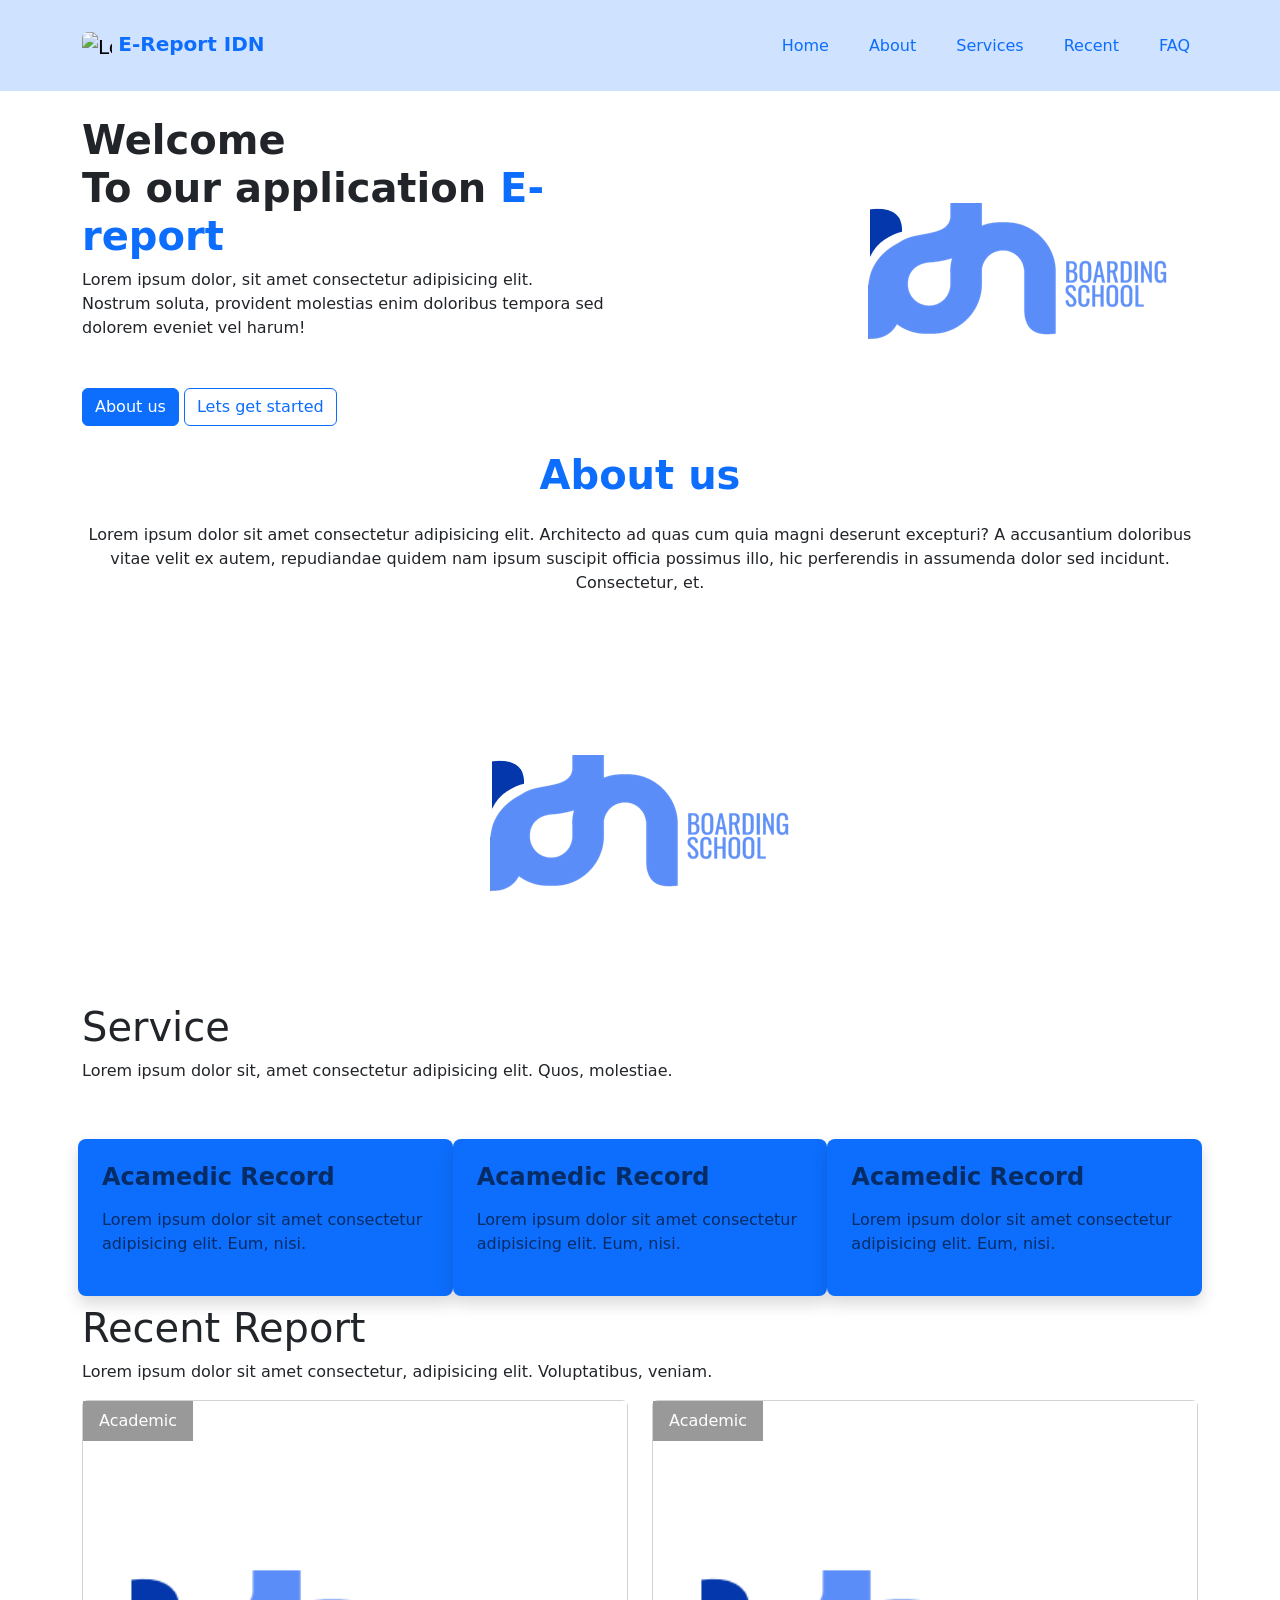
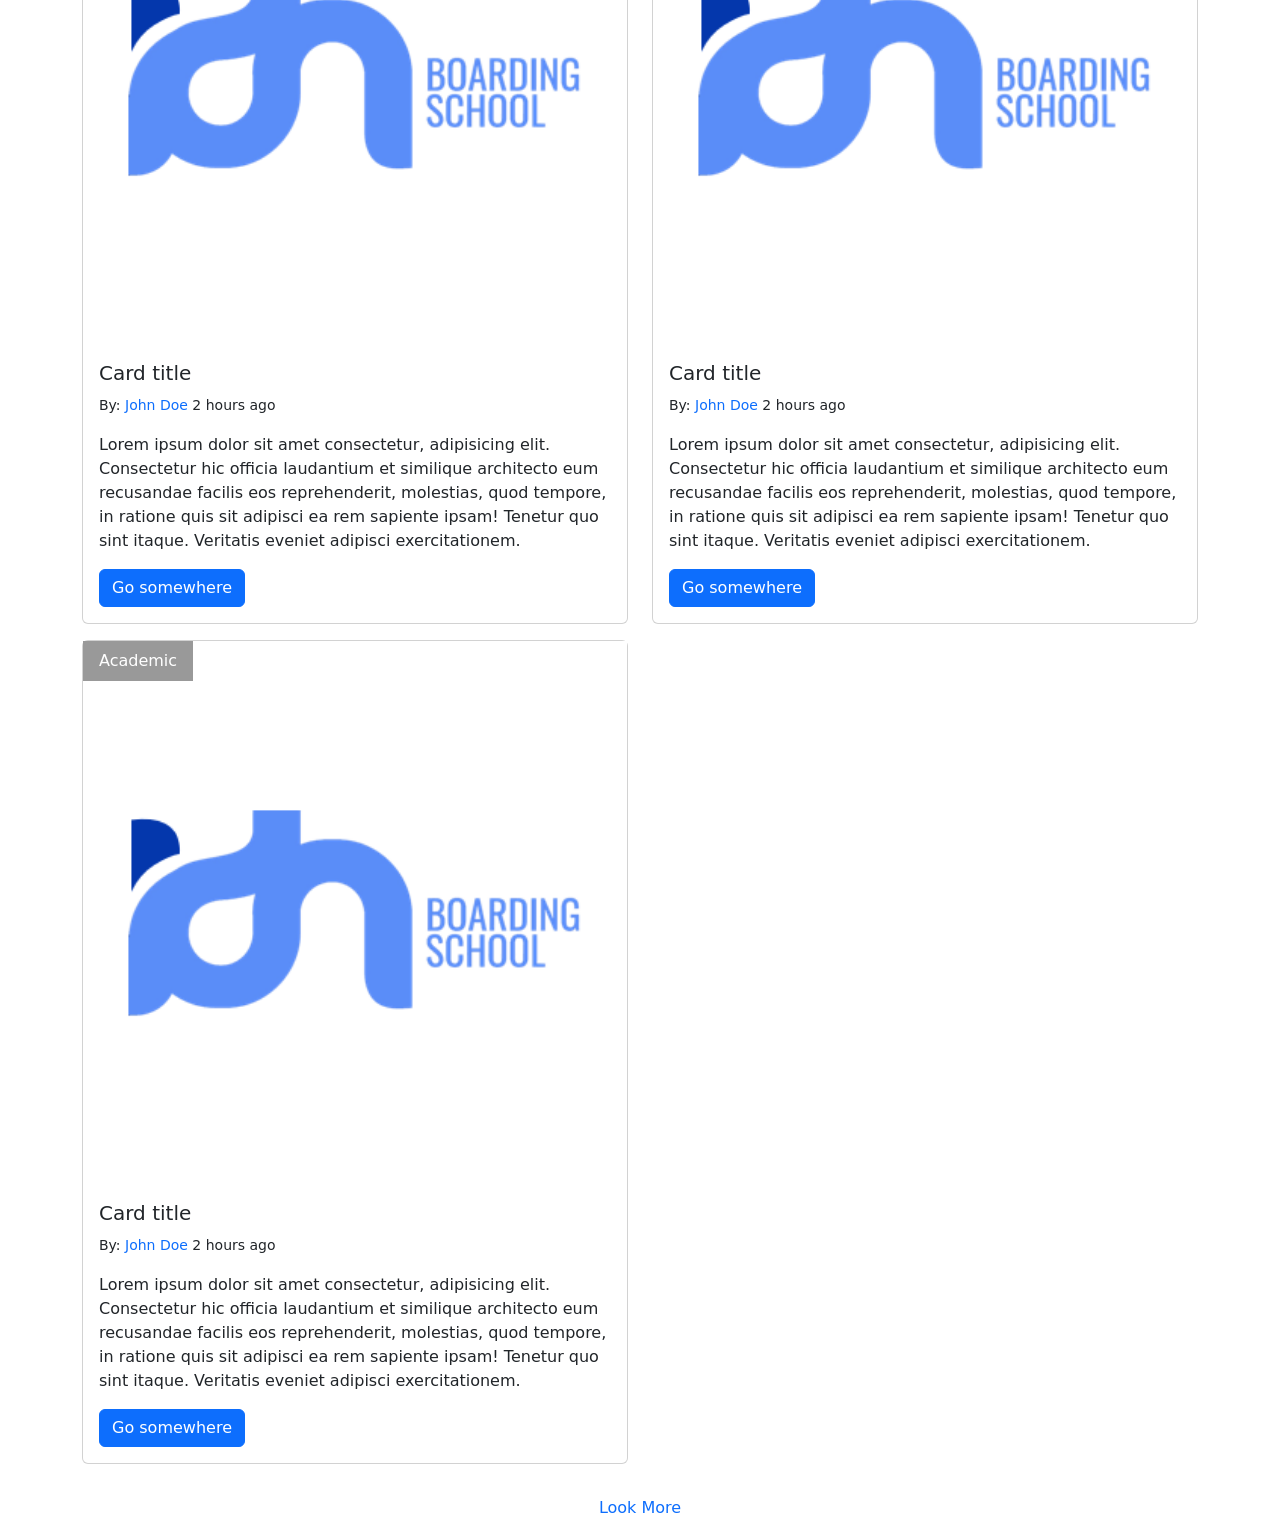
==== index.html @ cfbb7a1c "PATCH 1.0" ====
<!doctype html>
<html lang="en">
  <head>
    <meta charset="UTF-8" />
    <meta name="viewport" content="width=device-width, initial-scale=1.0" />
    <title>Home | E-Report IDN</title>
    <link rel="shortcut icon" href="IDN.png" type="image/x-icon" />

    <!-- css bootsrap -->
    <link
      href="https://cdn.jsdelivr.net/npm/bootstrap@5.3.8/dist/css/bootstrap.min.css"
      rel="stylesheet"
      integrity="sha384-sRIl4kxILFvY47J16cr9ZwB07vP4J8+LH7qKQnuqkuIAvNWLzeN8tE5YBujZqJLB"
      crossorigin="anonymous"
    />

    <!-- my css -->
    <link rel="stylesheet" href="./assets/style.css" />
    <link
      rel="stylesheet"
      href="https://cdnjs.cloudflare.com/ajax/libs/font-awesome/7.3.1/css/all.css"
      integrity="sha512-x9WwyMYBnlXMNQ6kQ/Lyzu1NqIhLQKL5Oq6xByfXuRj7s9CskyCbLv/1IjqzJmXwFXWr0ov6jBV7Qbc0hh9nHg=="
      crossorigin="anonymous"
      referrerpolicy="no-referrer"
    />
  </head>

  <body>
    <!-- Navbar -->
    <nav class="navbar navbar-expand-lg bg-primary-subtle py-4">
      <div class="container">
        <a class="navbar-brand" href="#">
          <img
            src="./assets/images/logo.jpg"
            alt="Logo"
            width="30"
            class="d-inline-block align-text-top rounded"
          />
          <span class="fw-bold text-primary">E-Report IDN</span>
        </a>
        <button
          class="navbar-toggler shadow-none"
          type="button"
          data-bs-toggle="collapse"
          data-bs-target="#navbarNav"
          aria-controls="navbarNav"
          aria-expanded="false"
          aria-label="Toggle navigation"
        >
          <span class="navbar-toggler-icon"></span>
        </button>
        <div class="collapse navbar-collapse" id="navbarNav">
          <ul class="navbar-nav ms-auto gap-4 pt-4 pt-lg-0">
            <li class="nav-item">
              <a
                class="nav-link text-primary active"
                aria-current="page"
                href="#"
                >Home</a
              >
            </li>
            <li class="nav-item">
              <a class="nav-link text-primary" href="#">About</a>
            </li>
            <li class="nav-item">
              <a class="nav-link text-primary" href="#">Services</a>
            </li>
            <li class="nav-item">
              <a class="nav-link text-primary" href="#">Recent</a>
            </li>
            <li class="nav-item">
              <a class="nav-link text-primary" href="#">FAQ</a>
            </li>
          </ul>
        </div>
      </div>
    </nav>

    <!-- Hero -->
    <section id="Hero">
      <div class="container">
        <div
          class="hero row align-items-center gap-5 flex-nowrap flex-column flex-lg-row text-center text-lg-start"
        >
          <div class="col">
            <h1 class="fw-bold">
              Welcome <br />
              To our application <span class="text-primary">E-report</span>
              <br />
            </h1>
            <p class="1h-1g">
              Lorem ipsum dolor, sit amet consectetur adipisicing elit. Nostrum
              soluta, provident molestias enim doloribus tempora sed dolorem
              eveniet vel harum!
            </p>
            <div class="mt-5">
              <a class="btn btn-primary" href="">About us</a>
              <a class="btn btn-outline-primary" href="">Lets get started</a>
            </div>
          </div>
          <div class="col d-flex justify-content-center justify-content-lg-end">
            <img src="/IDN.png" alt="" />
          </div>
        </div>
      </div>
    </section>

    <!-- About -->
    <section id="about">
      <div class="container">
        <div class="about row">
          <div class="col text-center">
            <h1 class="fw-bold mb-4 text-primary">About us</h1>
            <p class="1h-1g mb-5">
              Lorem ipsum dolor sit amet consectetur adipisicing elit.
              Architecto ad quas cum quia magni deserunt excepturi? A
              accusantium doloribus vitae velit ex autem, repudiandae quidem nam
              ipsum suscipit officia possimus illo, hic perferendis in assumenda
              dolor sed incidunt. Consectetur, et.
            </p>
            <img src="/IDN.png" alt="" />
          </div>
        </div>
      </div>
    </section>

    <!-- Service -->
    <section id="service">
      <div class="container">
        <div class="mb-5">
          <h1>Service</h1>
          <p>
            Lorem ipsum dolor sit, amet consectetur adipisicing elit. Quos,
            molestiae.
          </p>
        </div>
        <div class="service row gap -3 p-2">
          <div
            class="col p-4 shadow bg-primary text-primary-emphasis rounded-3"
          >
            <i class="fa-solid fa-graduation-cap mb-3"></i>
            <h4 class="mb-3 fw-bold">Acamedic Record</h4>
            <p class="1h-1g">
              Lorem ipsum dolor sit amet consectetur adipisicing elit. Eum,
              nisi.
            </p>
          </div>
          <div
            class="col p-4 shadow bg-primary text-primary-emphasis rounded-3"
          >
            <i class="fa-solid fa-graduation-cap mb-3"></i>
            <h4 class="mb-3 fw-bold">Acamedic Record</h4>
            <p class="1h-1g">
              Lorem ipsum dolor sit amet consectetur adipisicing elit. Eum,
              nisi.
            </p>
          </div>
          <div
            class="col p-4 shadow bg-primary text-primary-emphasis rounded-3"
          >
            <i class="fa-solid fa-graduation-cap mb-3"></i>
            <h4 class="mb-3 fw-bold">Acamedic Record</h4>
            <p class="1h-1g">
              Lorem ipsum dolor sit amet consectetur adipisicing elit. Eum,
              nisi.
            </p>
          </div>
        </div>
      </div>
    </section>

    <!-- Recent -->
    <section id="recent">
      <div class="container">
        <div>
          <h1>Recent Report</h1>
          <p>
            Lorem ipsum dolor sit amet consectetur, adipisicing elit.
            Voluptatibus, veniam.
          </p>
        </div>
        <div class="service row">
          <div class="col-1g-4 col-md-6 mb-3">
            <div class="card">
              <div
                class="position-absolute px-3 py-2"
                style="background-color: rgba(0, 0, 0, 0.4)"
              >
                <a href="" class="text-decoration-none text-white">Academic</a>
              </div>
              <img src="/IDN.png" alt="" />
              <div class="card-body">
                <h5 class="card-title">Card title</h5>
                <p>
                  <small>
                    By: <a class="text-decoration-none" href="">John Doe</a> 2
                    hours ago
                  </small>
                </p>
                <p class="card-text">
                  Lorem ipsum dolor sit amet consectetur, adipisicing elit.
                  Consectetur hic officia laudantium et similique architecto eum
                  recusandae facilis eos reprehenderit, molestias, quod tempore,
                  in ratione quis sit adipisci ea rem sapiente ipsam! Tenetur
                  quo sint itaque. Veritatis eveniet adipisci exercitationem.
                </p>
                <a href="" class="btn btn-primary"> Go somewhere</a>
              </div>
            </div>
          </div>
          <div class="col-1g-4 col-md-6 mb-3">
            <div class="card">
              <div
                class="position-absolute px-3 py-2"
                style="background-color: rgba(0, 0, 0, 0.4)"
              >
                <a href="" class="text-decoration-none text-white">Academic</a>
              </div>
              <img src="/IDN.png" alt="" />
              <div class="card-body">
                <h5 class="card-title">Card title</h5>
                <p>
                  <small>
                    By: <a class="text-decoration-none" href="">John Doe</a> 2
                    hours ago
                  </small>
                </p>
                <p class="card-text">
                  Lorem ipsum dolor sit amet consectetur, adipisicing elit.
                  Consectetur hic officia laudantium et similique architecto eum
                  recusandae facilis eos reprehenderit, molestias, quod tempore,
                  in ratione quis sit adipisci ea rem sapiente ipsam! Tenetur
                  quo sint itaque. Veritatis eveniet adipisci exercitationem.
                </p>
                <a href="" class="btn btn-primary"> Go somewhere</a>
              </div>
            </div>
          </div>
          <div class="col-1g-4 col-md-6 mb-3">
            <div class="card">
              <div
                class="position-absolute px-3 py-2"
                style="background-color: rgba(0, 0, 0, 0.4)"
              >
                <a href="" class="text-decoration-none text-white">Academic</a>
              </div>
              <img src="/IDN.png" alt="" />
              <div class="card-body">
                <h5 class="card-title">Card title</h5>
                <p>
                  <small>
                    By: <a class="text-decoration-none" href="">John Doe</a> 2
                    hours ago
                  </small>
                </p>
                <p class="card-text">
                  Lorem ipsum dolor sit amet consectetur, adipisicing elit.
                  Consectetur hic officia laudantium et similique architecto eum
                  recusandae facilis eos reprehenderit, molestias, quod tempore,
                  in ratione quis sit adipisci ea rem sapiente ipsam! Tenetur
                  quo sint itaque. Veritatis eveniet adipisci exercitationem.
                </p>
                <a href="" class="btn btn-primary"> Go somewhere</a>
              </div>
            </div>
          </div>
        </div>
        <div class="text-center mt-3">
          <a
            class="link-offset-2 link-offset-3-hover link-underline link-underline-opacity-0 link-underline-opacity-75-hover"
            href="#"
          >
            Look More <i class="fa-solid fa-arrow-right"></i
          ></a>
        </div>
      </div>
    </section>

    <!-- js bootstrap -->
    <script
      src="https://cdn.jsdelivr.net/npm/@popperjs/core@2.11.8/dist/umd/popper.min.js"
      integrity="sha384-I7E8VVD/ismYTF4hNIPjVp/Zjvgyol6VFvRkX/vR+Vc4jQkC+hVqc2pM8ODewa9r"
      crossorigin="anonymous"
    ></script>
    <script
      src="https://cdn.jsdelivr.net/npm/bootstrap@5.3.8/dist/js/bootstrap.min.js"
      integrity="sha384-G/EV+4j2dNv+tEPo3++6LCgdCROaejBqfUeNjuKAiuXbjrxilcCdDz6ZAVfHWe1Y"
      crossorigin="anonymous"
    ></script>
  </body>
</html>
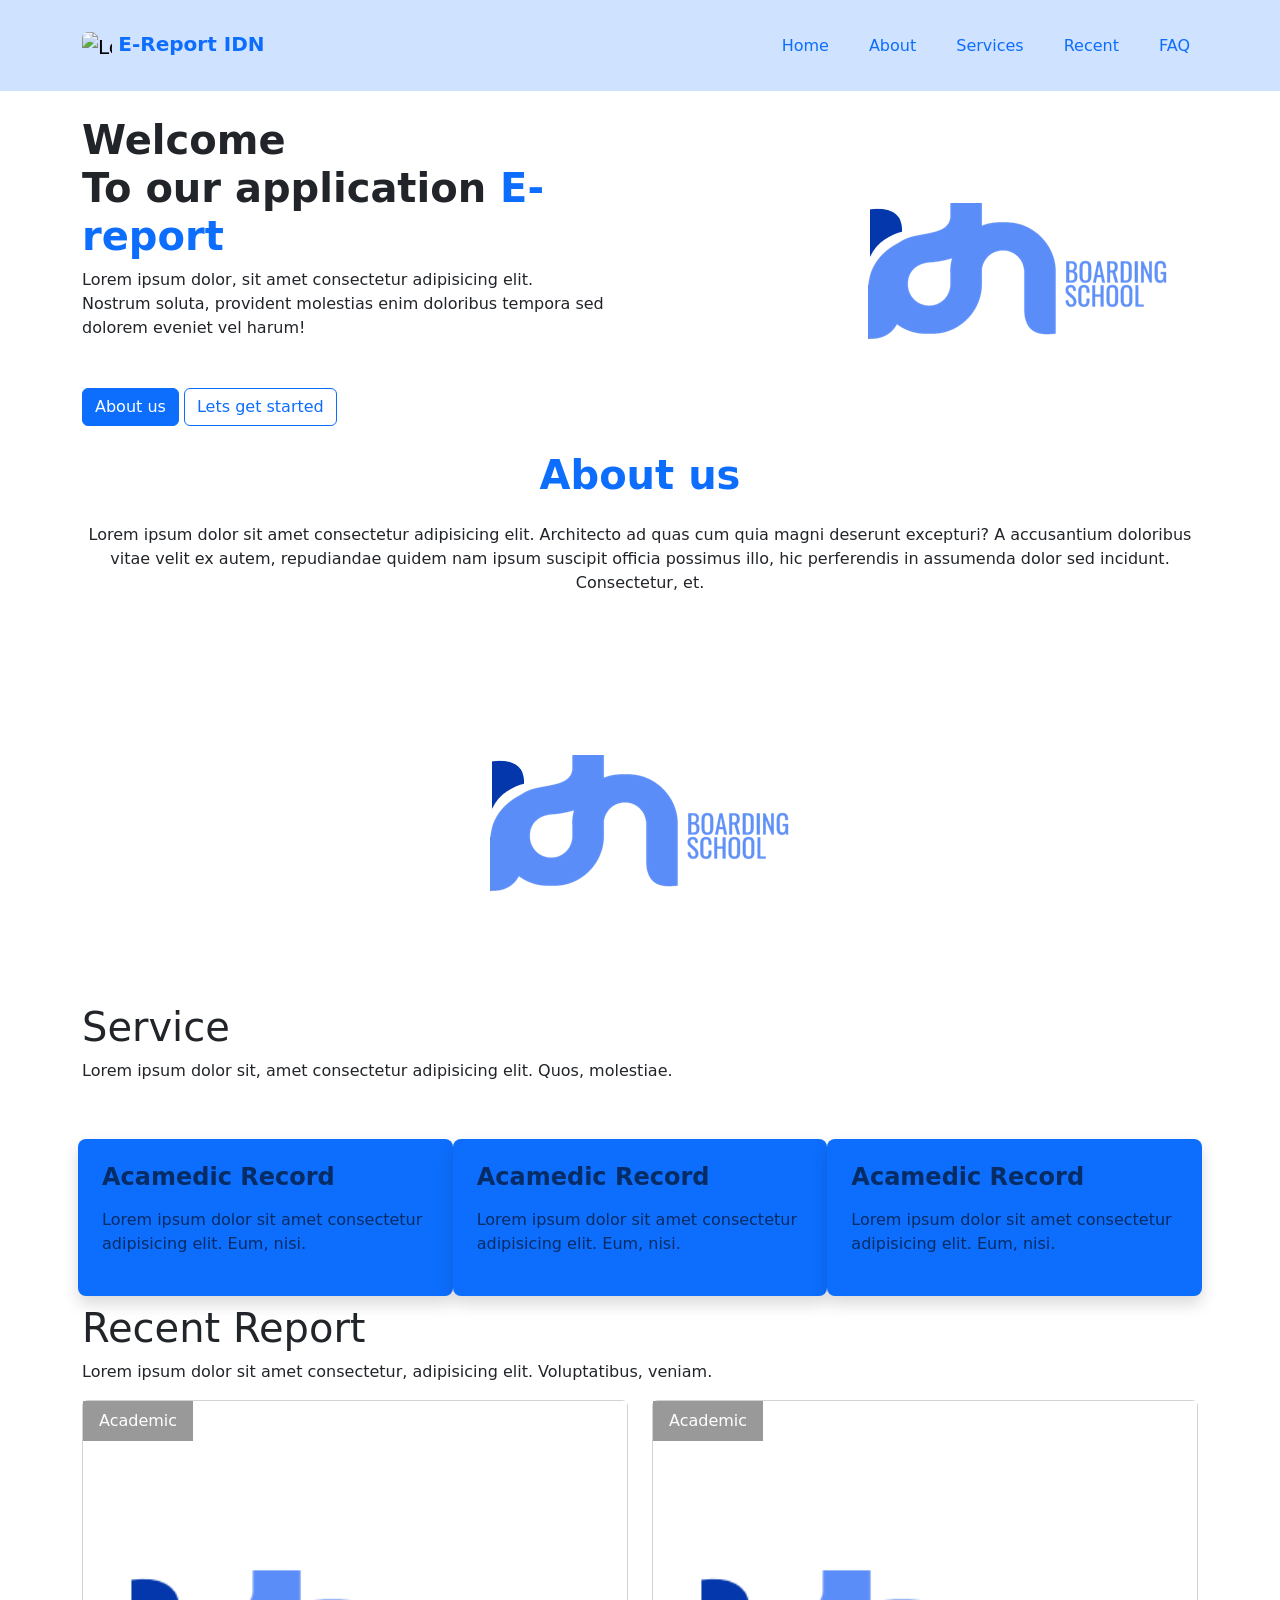
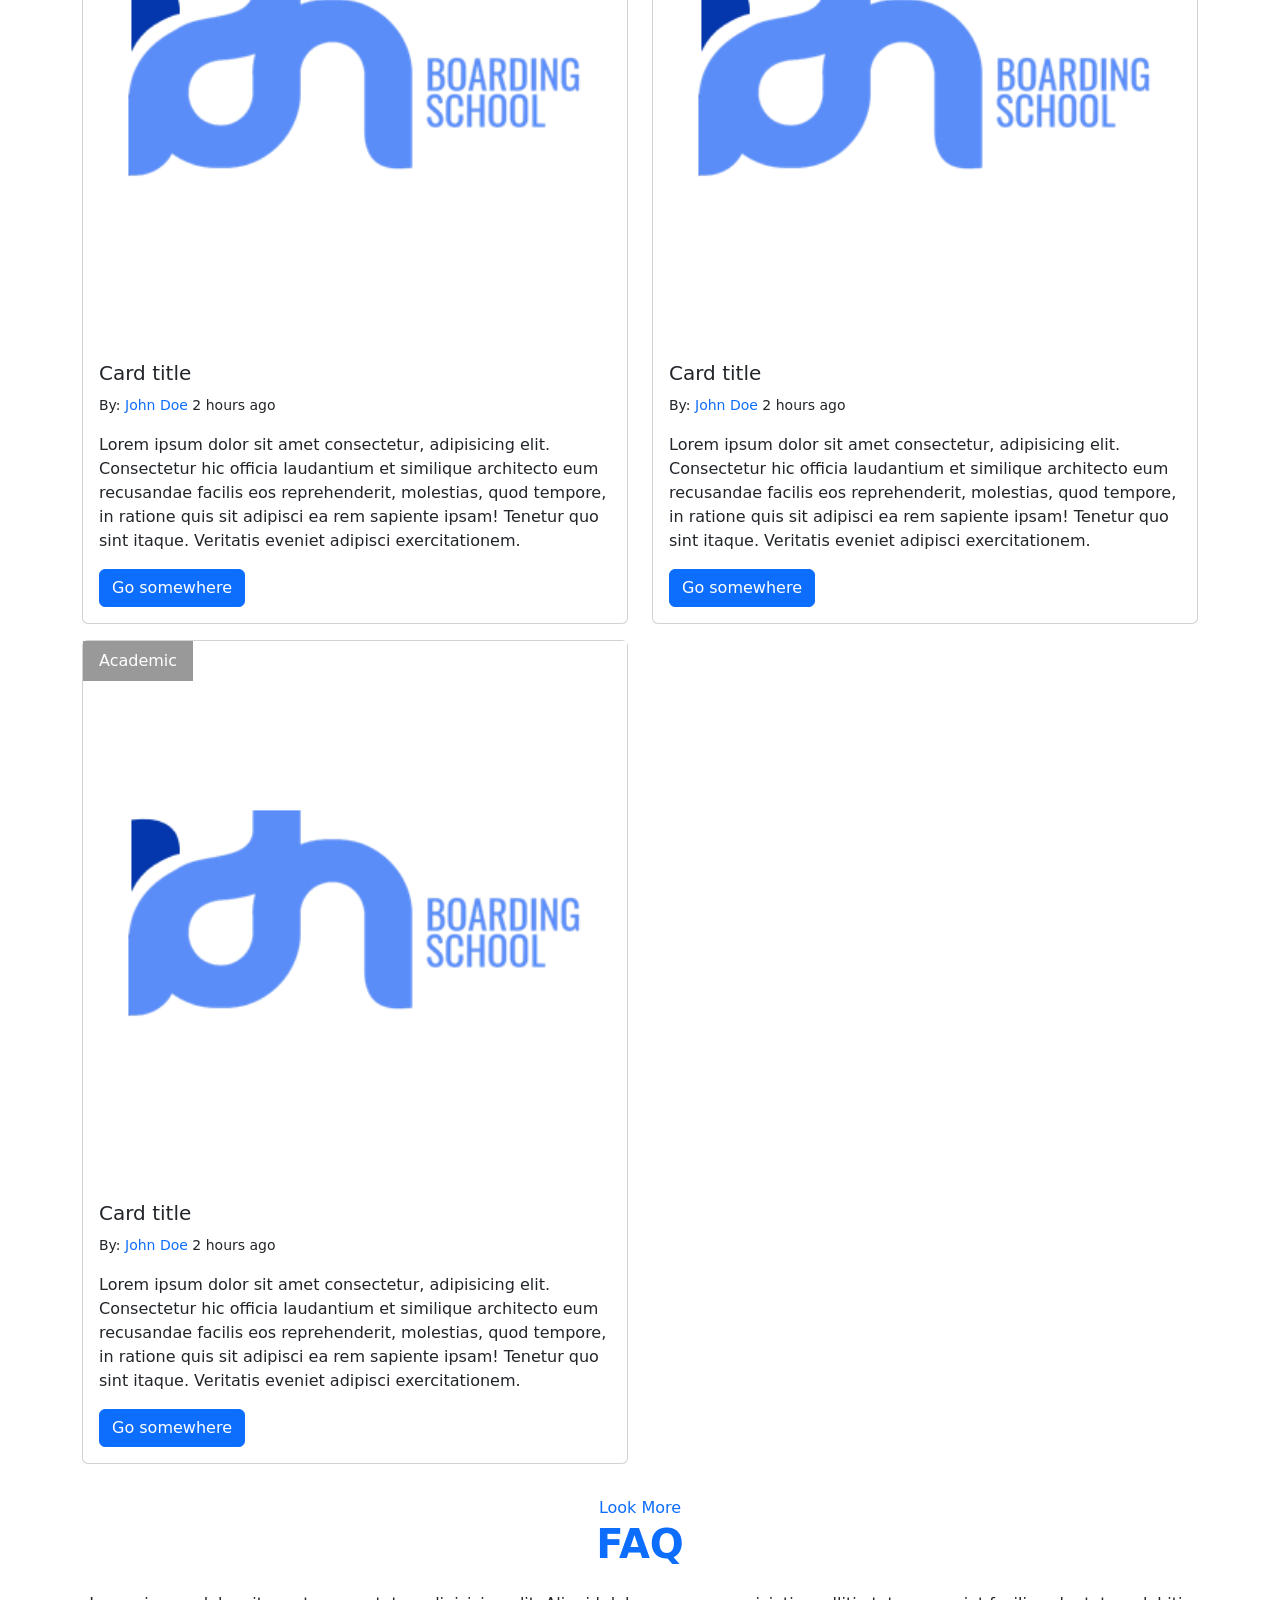
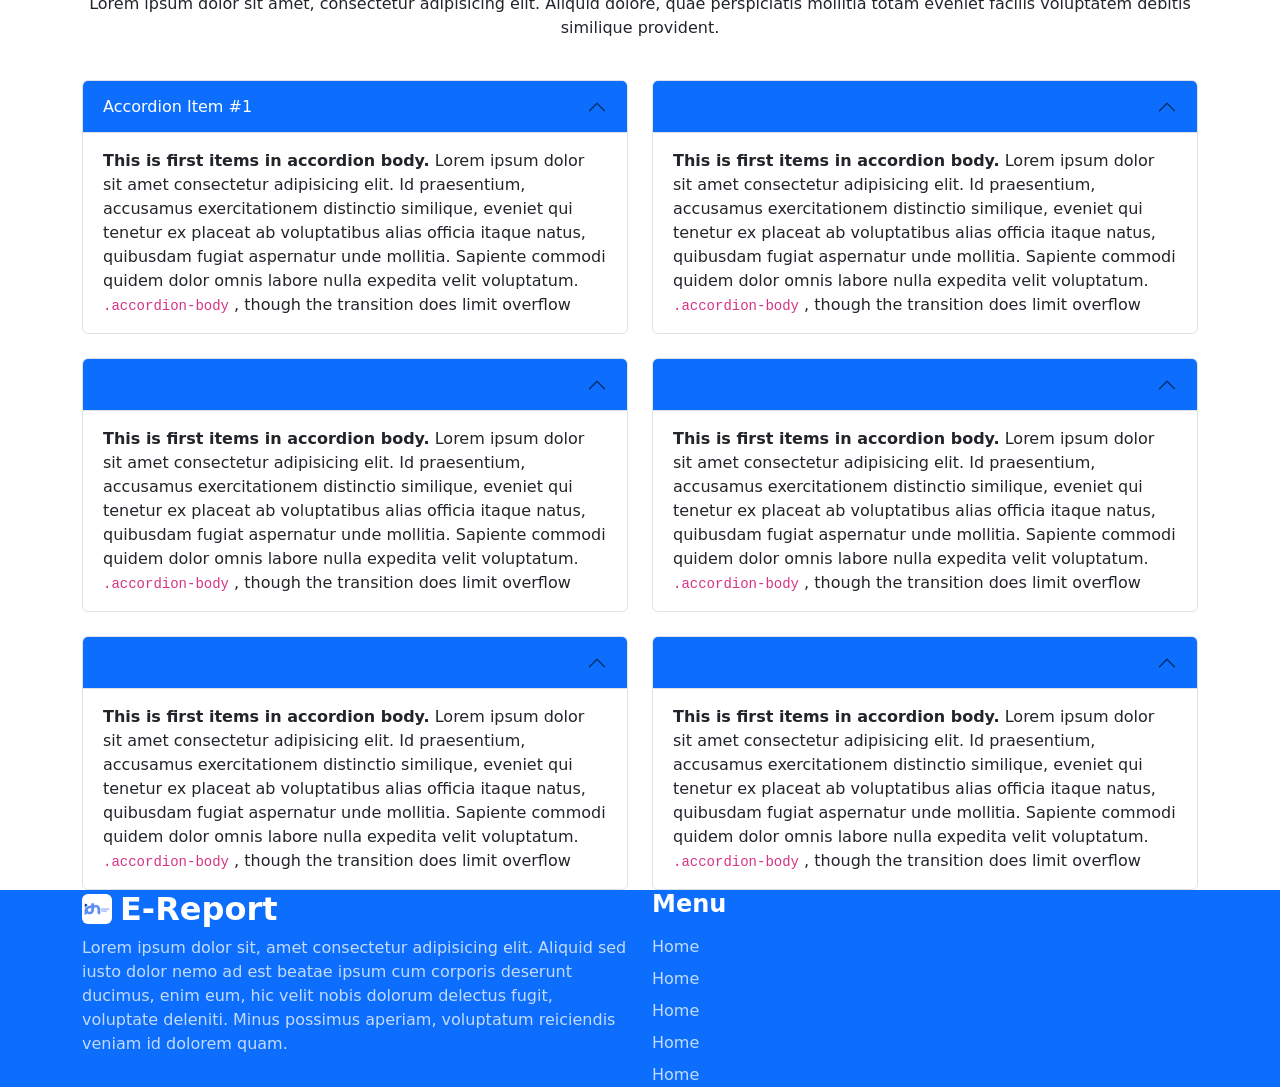
==== commit 3e9820ef: "PATCH 1.1" ====
--- a/index.html
+++ b/index.html
@@ -276,6 +276,224 @@
       </div>
     </section>
 
+    <!-- FAQ -->
+    <section id="faq">
+      <div class="container">
+        <div class="row text-center">
+          <h1 class="fw-bold mb-4 text-primary">FAQ</h1>
+          <p>
+            Lorem ipsum dolor sit amet, consectetur adipisicing elit. Aliquid
+            dolore, quae perspiciatis mollitia totam eveniet facilis voluptatem
+            debitis similique provident.
+          </p>
+        </div>
+        <div class="accordion pt-4" id="accordionExample">
+          <div class="row row-cols-md-2 row-cols-1 g-4">
+            <div class="col">
+              <div class="accordion-item">
+                <h2 class="accordion-header">
+                  <button
+                    class="accordion-button bg-primary text-white"
+                    type="button"
+                    data-bs-toggle="collapse"
+                    data-bs-target="#faqOne"
+                    aria-expanded="true"
+                    aria-controls="faqOne"
+                  >Accordion Item #1</button>
+                </h2>
+                <div
+                  id="faqOne"
+                  class="accordion-collapse collapse show"
+                  data-bs-parent=""
+                  =""
+                >
+                  <div class="accordion-body">
+                    <strong>This is first items in accordion body.</strong>
+                    Lorem ipsum dolor sit amet consectetur adipisicing elit. Id
+                    praesentium, accusamus exercitationem distinctio similique,
+                    eveniet qui tenetur ex placeat ab voluptatibus alias officia
+                    itaque natus, quibusdam fugiat aspernatur unde mollitia.
+                    Sapiente commodi quidem dolor omnis labore nulla expedita
+                    velit voluptatum.
+                    <code>.accordion-body</code>
+                    , though the transition does limit overflow
+                  </div>
+                </div>
+              </div>
+            </div>
+            <div class="col">
+              <div class="accordion-item">
+                <h2 class="accordion-header">
+                  <button
+                    class="accordion-button bg-primary text-white"
+                    type="button"
+                    data-bs-toggle=""
+                  ></button>
+                </h2>
+                <div
+                  id="collapseOne"
+                  class="accordion-collapse collapse show"
+                  data-bs-parent=""
+                  =""
+                >
+                  <div class="accordion-body">
+                    <strong>This is first items in accordion body.</strong>
+                    Lorem ipsum dolor sit amet consectetur adipisicing elit. Id
+                    praesentium, accusamus exercitationem distinctio similique,
+                    eveniet qui tenetur ex placeat ab voluptatibus alias officia
+                    itaque natus, quibusdam fugiat aspernatur unde mollitia.
+                    Sapiente commodi quidem dolor omnis labore nulla expedita
+                    velit voluptatum.
+                    <code>.accordion-body</code>
+                    , though the transition does limit overflow
+                  </div>
+                </div>
+              </div>
+            </div>
+            <div class="col">
+              <div class="accordion-item">
+                <h2 class="accordion-header">
+                  <button
+                    class="accordion-button bg-primary text-white"
+                    type="button"
+                    data-bs-toggle=""
+                  ></button>
+                </h2>
+                <div
+                  id="collapseOne"
+                  class="accordion-collapse collapse show"
+                  data-bs-parent=""
+                  =""
+                >
+                  <div class="accordion-body">
+                    <strong>This is first items in accordion body.</strong>
+                    Lorem ipsum dolor sit amet consectetur adipisicing elit. Id
+                    praesentium, accusamus exercitationem distinctio similique,
+                    eveniet qui tenetur ex placeat ab voluptatibus alias officia
+                    itaque natus, quibusdam fugiat aspernatur unde mollitia.
+                    Sapiente commodi quidem dolor omnis labore nulla expedita
+                    velit voluptatum.
+                    <code>.accordion-body</code>
+                    , though the transition does limit overflow
+                  </div>
+                </div>
+              </div>
+            </div>
+            <div class="col">
+              <div class="accordion-item">
+                <h2 class="accordion-header">
+                  <button
+                    class="accordion-button bg-primary text-white"
+                    type="button"
+                    data-bs-toggle=""
+                  ></button>
+                </h2>
+                <div
+                  id="collapseOne"
+                  class="accordion-collapse collapse show"
+                  data-bs-parent=""
+                  =""
+                >
+                  <div class="accordion-body">
+                    <strong>This is first items in accordion body.</strong>
+                    Lorem ipsum dolor sit amet consectetur adipisicing elit. Id
+                    praesentium, accusamus exercitationem distinctio similique,
+                    eveniet qui tenetur ex placeat ab voluptatibus alias officia
+                    itaque natus, quibusdam fugiat aspernatur unde mollitia.
+                    Sapiente commodi quidem dolor omnis labore nulla expedita
+                    velit voluptatum.
+                    <code>.accordion-body</code>
+                    , though the transition does limit overflow
+                  </div>
+                </div>
+              </div>
+            </div>
+            <div class="col">
+              <div class="accordion-item">
+                <h2 class="accordion-header">
+                  <button
+                    class="accordion-button bg-primary text-white"
+                    type="button"
+                    data-bs-toggle=""
+                  ></button>
+                </h2>
+                <div
+                  id="collapseOne"
+                  class="accordion-collapse collapse show"
+                  data-bs-parent=""
+                  =""
+                >
+                  <div class="accordion-body">
+                    <strong>This is first items in accordion body.</strong>
+                    Lorem ipsum dolor sit amet consectetur adipisicing elit. Id
+                    praesentium, accusamus exercitationem distinctio similique,
+                    eveniet qui tenetur ex placeat ab voluptatibus alias officia
+                    itaque natus, quibusdam fugiat aspernatur unde mollitia.
+                    Sapiente commodi quidem dolor omnis labore nulla expedita
+                    velit voluptatum.
+                    <code>.accordion-body</code>
+                    , though the transition does limit overflow
+                  </div>
+                </div>
+              </div>
+            </div>
+            <div class="col">
+              <div class="accordion-item">
+                <h2 class="accordion-header">
+                  <button
+                    class="accordion-button bg-primary text-white"
+                    type="button"
+                    data-bs-toggle=""
+                  ></button>
+                </h2>
+                <div
+                  id="collapseOne"
+                  class="accordion-collapse collapse show"
+                  data-bs-parent=""
+                  =""
+                >
+                  <div class="accordion-body">
+                    <strong>This is first items in accordion body.</strong>
+                    Lorem ipsum dolor sit amet consectetur adipisicing elit. Id
+                    praesentium, accusamus exercitationem distinctio similique,
+                    eveniet qui tenetur ex placeat ab voluptatibus alias officia
+                    itaque natus, quibusdam fugiat aspernatur unde mollitia.
+                    Sapiente commodi quidem dolor omnis labore nulla expedita
+                    velit voluptatum.
+                    <code>.accordion-body</code>
+                    , though the transition does limit overflow
+                  </div>
+                </div>
+              </div>
+            </div>
+          </div>
+        </div>
+      </div>
+    </section>
+
+    <!-- Footer -->
+     <footer class="bg-primary">
+      <div class="container">
+        <div class="row">
+          <div class="col text-white">
+            <div class="d-flex align-items-center gap-2 mb-2">
+              <img src="/IDN.png" alt="" width="30" class="d-inline-block align-text-top rounded">
+              <h2 class="fw-bold m-0">E-Report</h2>
+            </div>
+            <p class="1h-1g opacity-75 m-0">Lorem ipsum dolor sit, amet consectetur adipisicing elit. Aliquid sed iusto dolor nemo ad est beatae ipsum cum corporis deserunt ducimus, enim eum, hic velit nobis dolorum delectus fugit, voluptate deleniti. Minus possimus aperiam, voluptatum reiciendis veniam id dolorem quam.</p>
+          </div>
+          <div class="col d-flex flex-column gap-2">
+            <h4 class="fw-bold text-white">Menu</h4>
+            <a href="" class="text-decoration-none text-white opacity-75">Home</a>
+            <a href="" class="text-decoration-none text-white opacity-75">Home</a>
+            <a href="" class="text-decoration-none text-white opacity-75">Home</a>
+            <a href="" class="text-decoration-none text-white opacity-75">Home</a>
+            <a href="" class="text-decoration-none text-white opacity-75">Home</a>
+          </div>
+        </div>
+      </div>
+     </footer>
+
     <!-- js bootstrap -->
     <script
       src="https://cdn.jsdelivr.net/npm/@popperjs/core@2.11.8/dist/umd/popper.min.js"
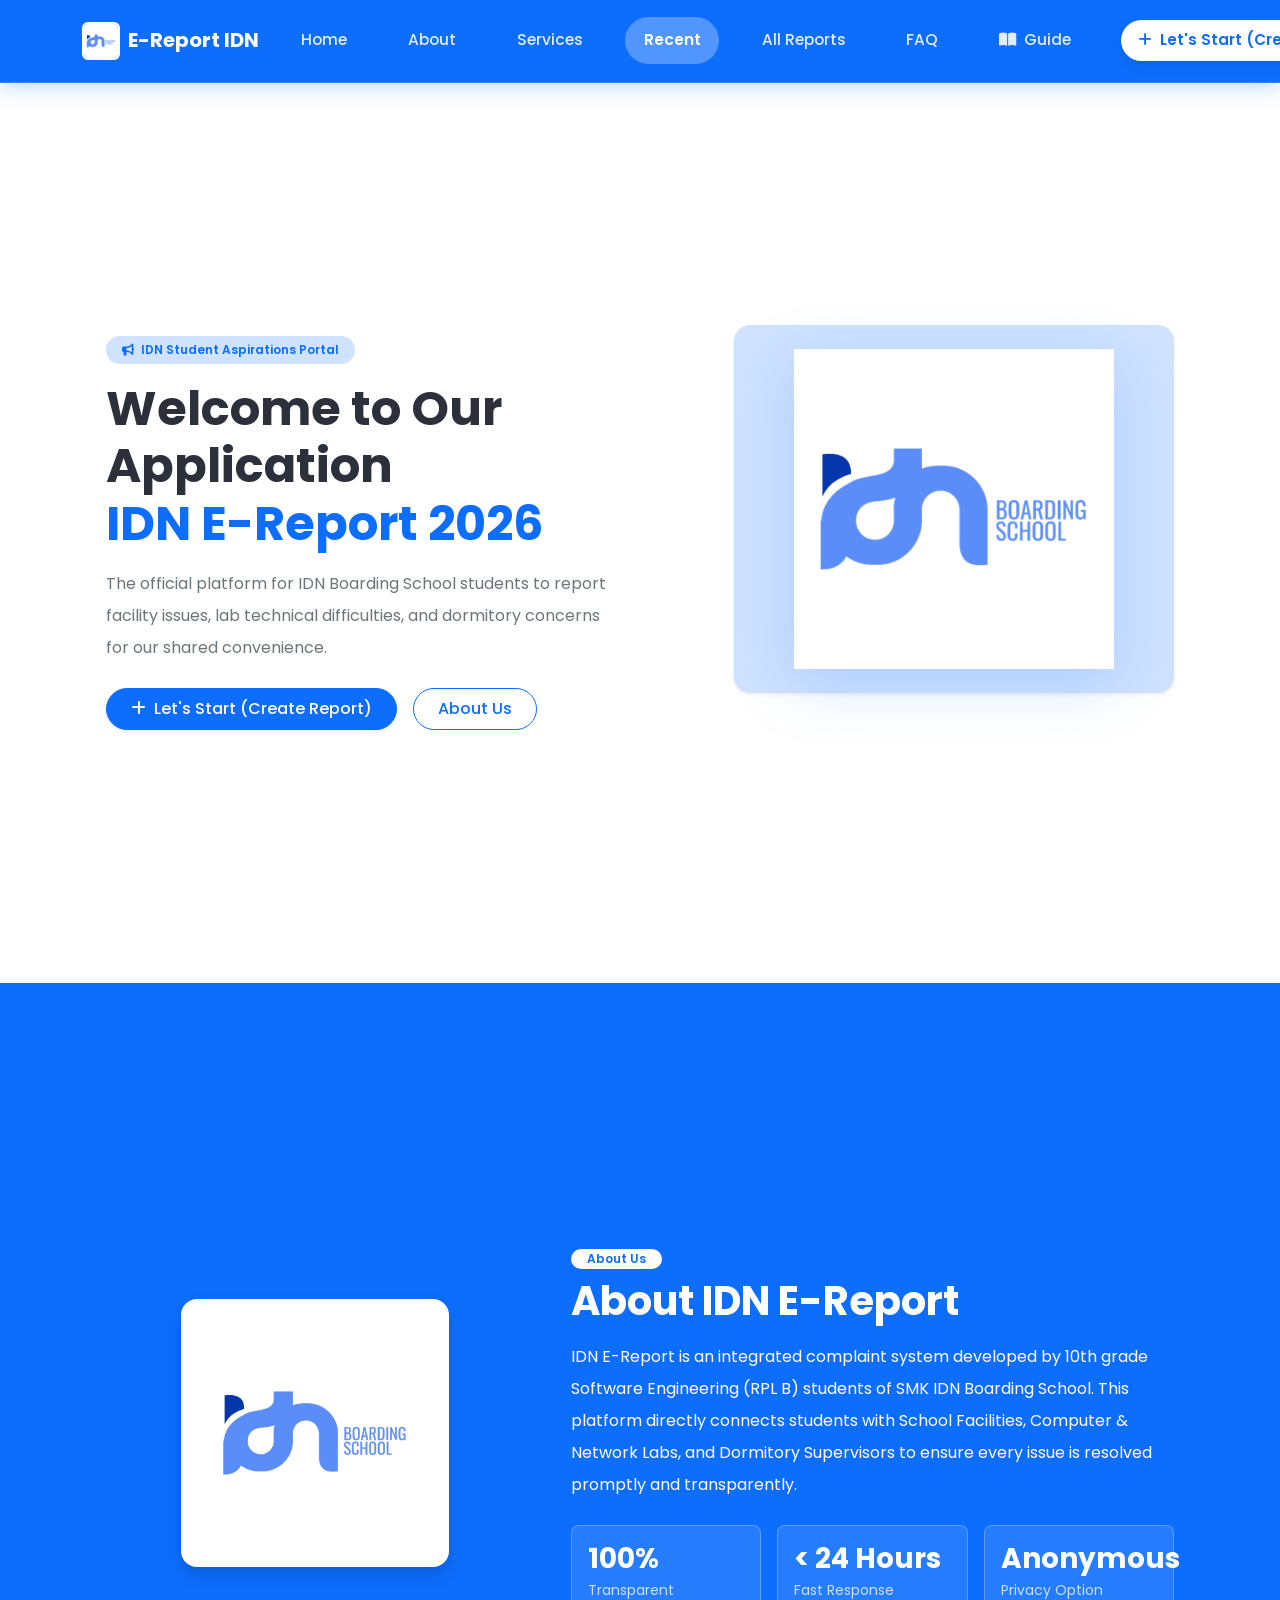
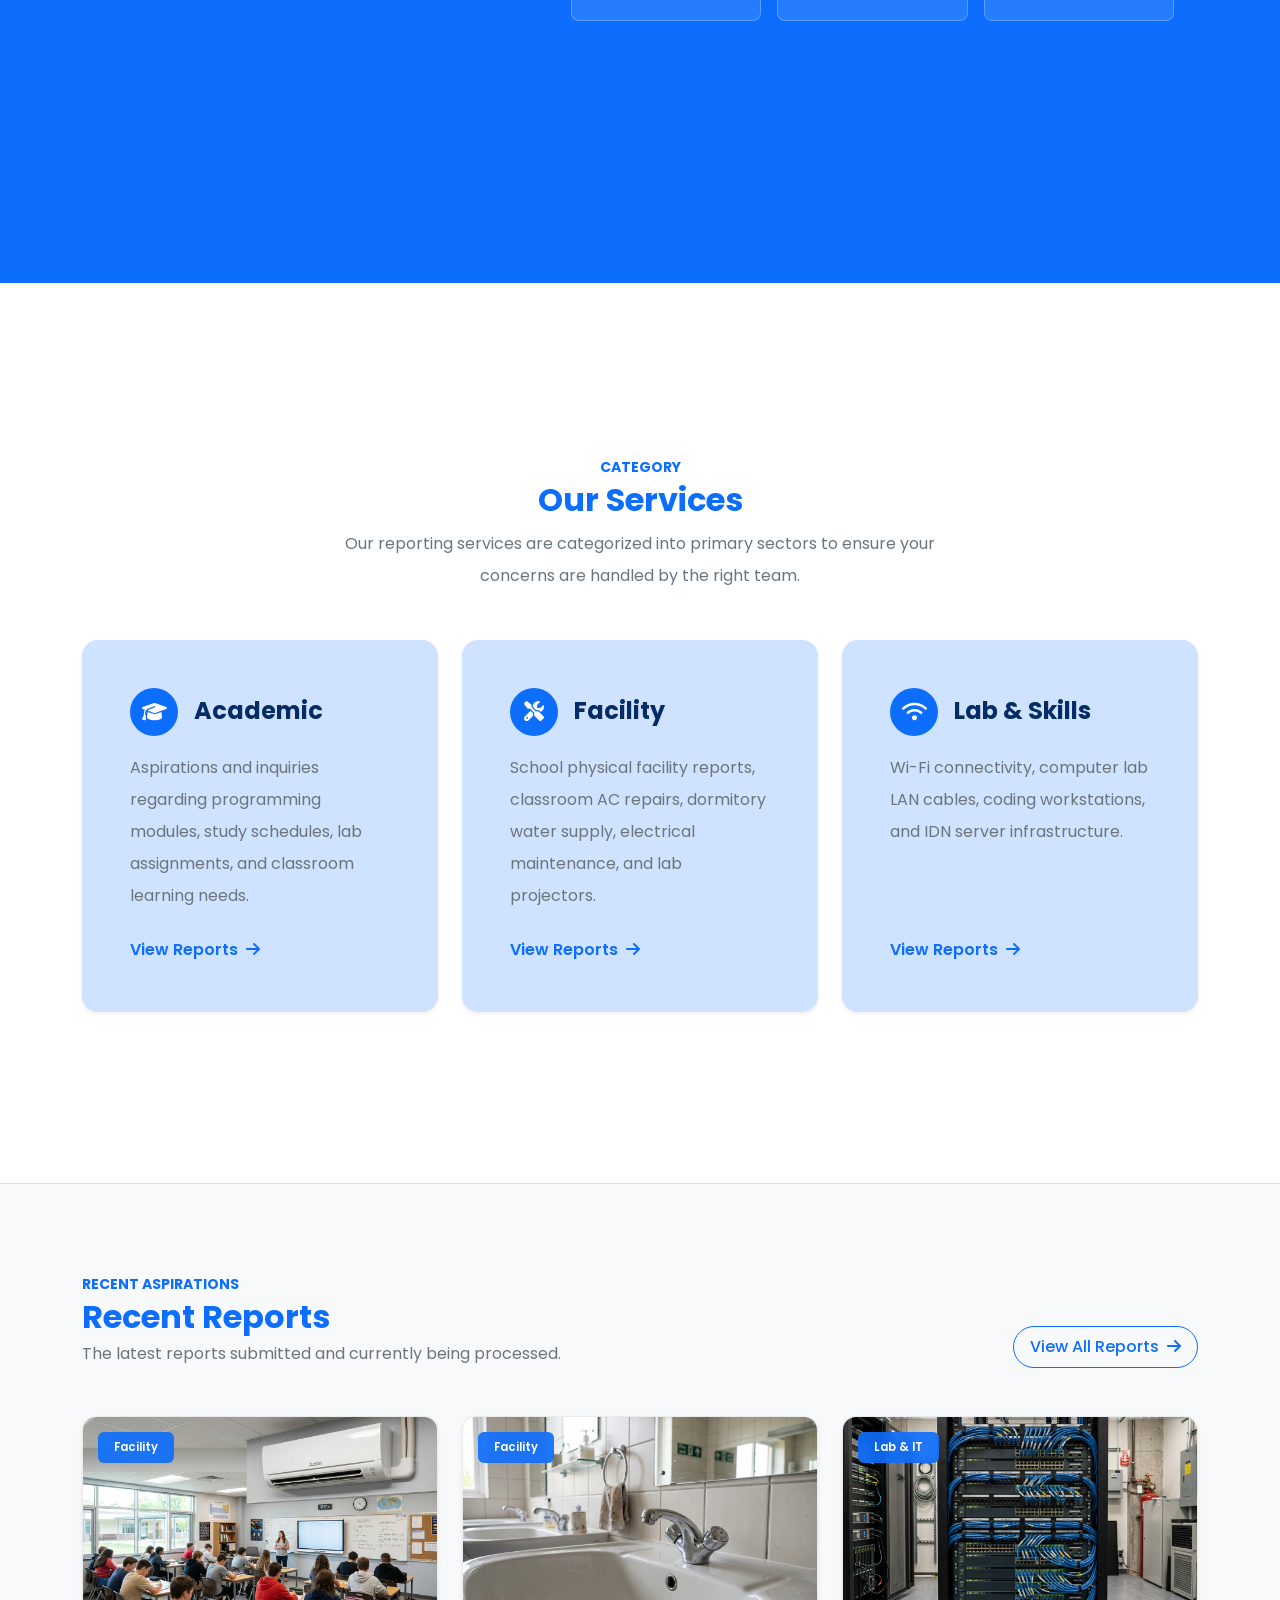
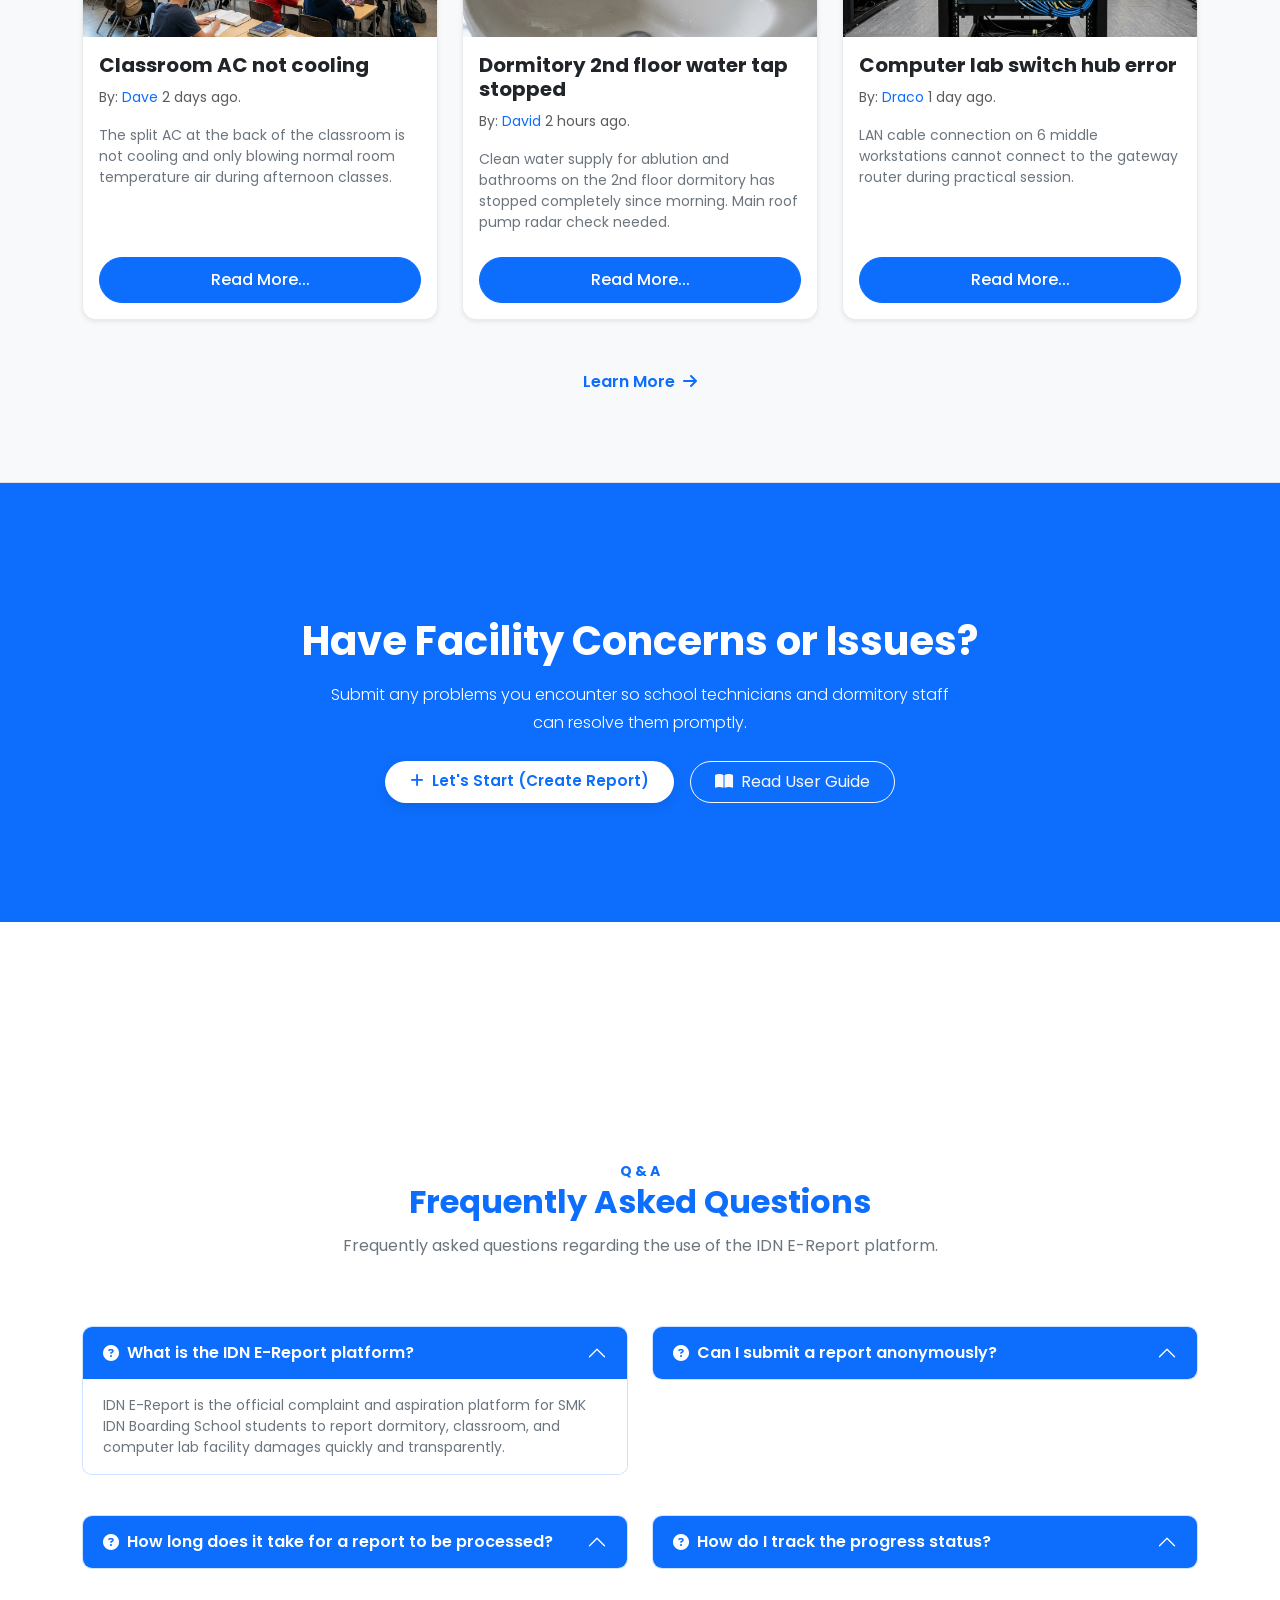
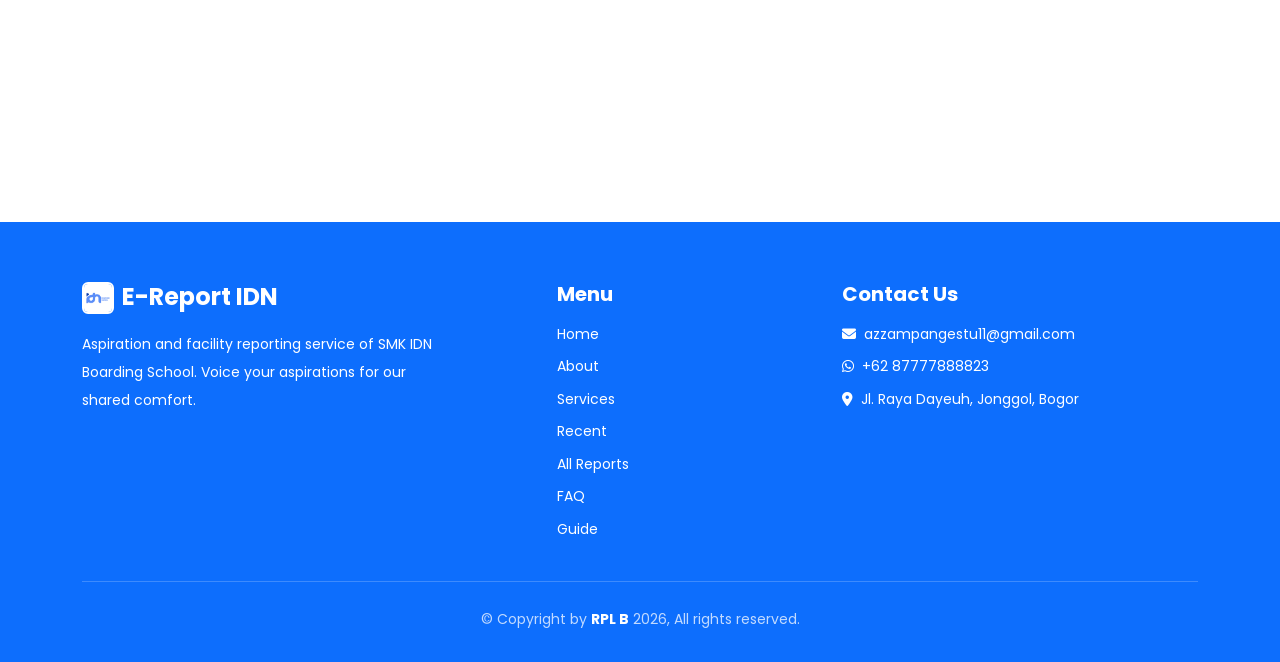
==== commit 1c9d9f5a: "FINAL PATCH 2.0 UPDATE" ====
--- a/index.html
+++ b/index.html
@@ -1,509 +1,14 @@
-<!doctype html>
+<!DOCTYPE html>
 <html lang="en">
-  <head>
-    <meta charset="UTF-8" />
-    <meta name="viewport" content="width=device-width, initial-scale=1.0" />
-    <title>Home | E-Report IDN</title>
-    <link rel="shortcut icon" href="IDN.png" type="image/x-icon" />
-
-    <!-- css bootsrap -->
-    <link
-      href="https://cdn.jsdelivr.net/npm/bootstrap@5.3.8/dist/css/bootstrap.min.css"
-      rel="stylesheet"
-      integrity="sha384-sRIl4kxILFvY47J16cr9ZwB07vP4J8+LH7qKQnuqkuIAvNWLzeN8tE5YBujZqJLB"
-      crossorigin="anonymous"
-    />
-
-    <!-- my css -->
-    <link rel="stylesheet" href="./assets/style.css" />
-    <link
-      rel="stylesheet"
-      href="https://cdnjs.cloudflare.com/ajax/libs/font-awesome/7.3.1/css/all.css"
-      integrity="sha512-x9WwyMYBnlXMNQ6kQ/Lyzu1NqIhLQKL5Oq6xByfXuRj7s9CskyCbLv/1IjqzJmXwFXWr0ov6jBV7Qbc0hh9nHg=="
-      crossorigin="anonymous"
-      referrerpolicy="no-referrer"
-    />
-  </head>
-
-  <body>
-    <!-- Navbar -->
-    <nav class="navbar navbar-expand-lg bg-primary-subtle py-4">
-      <div class="container">
-        <a class="navbar-brand" href="#">
-          <img
-            src="./assets/images/logo.jpg"
-            alt="Logo"
-            width="30"
-            class="d-inline-block align-text-top rounded"
-          />
-          <span class="fw-bold text-primary">E-Report IDN</span>
-        </a>
-        <button
-          class="navbar-toggler shadow-none"
-          type="button"
-          data-bs-toggle="collapse"
-          data-bs-target="#navbarNav"
-          aria-controls="navbarNav"
-          aria-expanded="false"
-          aria-label="Toggle navigation"
-        >
-          <span class="navbar-toggler-icon"></span>
-        </button>
-        <div class="collapse navbar-collapse" id="navbarNav">
-          <ul class="navbar-nav ms-auto gap-4 pt-4 pt-lg-0">
-            <li class="nav-item">
-              <a
-                class="nav-link text-primary active"
-                aria-current="page"
-                href="#"
-                >Home</a
-              >
-            </li>
-            <li class="nav-item">
-              <a class="nav-link text-primary" href="#">About</a>
-            </li>
-            <li class="nav-item">
-              <a class="nav-link text-primary" href="#">Services</a>
-            </li>
-            <li class="nav-item">
-              <a class="nav-link text-primary" href="#">Recent</a>
-            </li>
-            <li class="nav-item">
-              <a class="nav-link text-primary" href="#">FAQ</a>
-            </li>
-          </ul>
-        </div>
-      </div>
-    </nav>
-
-    <!-- Hero -->
-    <section id="Hero">
-      <div class="container">
-        <div
-          class="hero row align-items-center gap-5 flex-nowrap flex-column flex-lg-row text-center text-lg-start"
-        >
-          <div class="col">
-            <h1 class="fw-bold">
-              Welcome <br />
-              To our application <span class="text-primary">E-report</span>
-              <br />
-            </h1>
-            <p class="1h-1g">
-              Lorem ipsum dolor, sit amet consectetur adipisicing elit. Nostrum
-              soluta, provident molestias enim doloribus tempora sed dolorem
-              eveniet vel harum!
-            </p>
-            <div class="mt-5">
-              <a class="btn btn-primary" href="">About us</a>
-              <a class="btn btn-outline-primary" href="">Lets get started</a>
-            </div>
-          </div>
-          <div class="col d-flex justify-content-center justify-content-lg-end">
-            <img src="/IDN.png" alt="" />
-          </div>
-        </div>
-      </div>
-    </section>
-
-    <!-- About -->
-    <section id="about">
-      <div class="container">
-        <div class="about row">
-          <div class="col text-center">
-            <h1 class="fw-bold mb-4 text-primary">About us</h1>
-            <p class="1h-1g mb-5">
-              Lorem ipsum dolor sit amet consectetur adipisicing elit.
-              Architecto ad quas cum quia magni deserunt excepturi? A
-              accusantium doloribus vitae velit ex autem, repudiandae quidem nam
-              ipsum suscipit officia possimus illo, hic perferendis in assumenda
-              dolor sed incidunt. Consectetur, et.
-            </p>
-            <img src="/IDN.png" alt="" />
-          </div>
-        </div>
-      </div>
-    </section>
-
-    <!-- Service -->
-    <section id="service">
-      <div class="container">
-        <div class="mb-5">
-          <h1>Service</h1>
-          <p>
-            Lorem ipsum dolor sit, amet consectetur adipisicing elit. Quos,
-            molestiae.
-          </p>
-        </div>
-        <div class="service row gap -3 p-2">
-          <div
-            class="col p-4 shadow bg-primary text-primary-emphasis rounded-3"
-          >
-            <i class="fa-solid fa-graduation-cap mb-3"></i>
-            <h4 class="mb-3 fw-bold">Acamedic Record</h4>
-            <p class="1h-1g">
-              Lorem ipsum dolor sit amet consectetur adipisicing elit. Eum,
-              nisi.
-            </p>
-          </div>
-          <div
-            class="col p-4 shadow bg-primary text-primary-emphasis rounded-3"
-          >
-            <i class="fa-solid fa-graduation-cap mb-3"></i>
-            <h4 class="mb-3 fw-bold">Acamedic Record</h4>
-            <p class="1h-1g">
-              Lorem ipsum dolor sit amet consectetur adipisicing elit. Eum,
-              nisi.
-            </p>
-          </div>
-          <div
-            class="col p-4 shadow bg-primary text-primary-emphasis rounded-3"
-          >
-            <i class="fa-solid fa-graduation-cap mb-3"></i>
-            <h4 class="mb-3 fw-bold">Acamedic Record</h4>
-            <p class="1h-1g">
-              Lorem ipsum dolor sit amet consectetur adipisicing elit. Eum,
-              nisi.
-            </p>
-          </div>
-        </div>
-      </div>
-    </section>
-
-    <!-- Recent -->
-    <section id="recent">
-      <div class="container">
-        <div>
-          <h1>Recent Report</h1>
-          <p>
-            Lorem ipsum dolor sit amet consectetur, adipisicing elit.
-            Voluptatibus, veniam.
-          </p>
-        </div>
-        <div class="service row">
-          <div class="col-1g-4 col-md-6 mb-3">
-            <div class="card">
-              <div
-                class="position-absolute px-3 py-2"
-                style="background-color: rgba(0, 0, 0, 0.4)"
-              >
-                <a href="" class="text-decoration-none text-white">Academic</a>
-              </div>
-              <img src="/IDN.png" alt="" />
-              <div class="card-body">
-                <h5 class="card-title">Card title</h5>
-                <p>
-                  <small>
-                    By: <a class="text-decoration-none" href="">John Doe</a> 2
-                    hours ago
-                  </small>
-                </p>
-                <p class="card-text">
-                  Lorem ipsum dolor sit amet consectetur, adipisicing elit.
-                  Consectetur hic officia laudantium et similique architecto eum
-                  recusandae facilis eos reprehenderit, molestias, quod tempore,
-                  in ratione quis sit adipisci ea rem sapiente ipsam! Tenetur
-                  quo sint itaque. Veritatis eveniet adipisci exercitationem.
-                </p>
-                <a href="" class="btn btn-primary"> Go somewhere</a>
-              </div>
-            </div>
-          </div>
-          <div class="col-1g-4 col-md-6 mb-3">
-            <div class="card">
-              <div
-                class="position-absolute px-3 py-2"
-                style="background-color: rgba(0, 0, 0, 0.4)"
-              >
-                <a href="" class="text-decoration-none text-white">Academic</a>
-              </div>
-              <img src="/IDN.png" alt="" />
-              <div class="card-body">
-                <h5 class="card-title">Card title</h5>
-                <p>
-                  <small>
-                    By: <a class="text-decoration-none" href="">John Doe</a> 2
-                    hours ago
-                  </small>
-                </p>
-                <p class="card-text">
-                  Lorem ipsum dolor sit amet consectetur, adipisicing elit.
-                  Consectetur hic officia laudantium et similique architecto eum
-                  recusandae facilis eos reprehenderit, molestias, quod tempore,
-                  in ratione quis sit adipisci ea rem sapiente ipsam! Tenetur
-                  quo sint itaque. Veritatis eveniet adipisci exercitationem.
-                </p>
-                <a href="" class="btn btn-primary"> Go somewhere</a>
-              </div>
-            </div>
-          </div>
-          <div class="col-1g-4 col-md-6 mb-3">
-            <div class="card">
-              <div
-                class="position-absolute px-3 py-2"
-                style="background-color: rgba(0, 0, 0, 0.4)"
-              >
-                <a href="" class="text-decoration-none text-white">Academic</a>
-              </div>
-              <img src="/IDN.png" alt="" />
-              <div class="card-body">
-                <h5 class="card-title">Card title</h5>
-                <p>
-                  <small>
-                    By: <a class="text-decoration-none" href="">John Doe</a> 2
-                    hours ago
-                  </small>
-                </p>
-                <p class="card-text">
-                  Lorem ipsum dolor sit amet consectetur, adipisicing elit.
-                  Consectetur hic officia laudantium et similique architecto eum
-                  recusandae facilis eos reprehenderit, molestias, quod tempore,
-                  in ratione quis sit adipisci ea rem sapiente ipsam! Tenetur
-                  quo sint itaque. Veritatis eveniet adipisci exercitationem.
-                </p>
-                <a href="" class="btn btn-primary"> Go somewhere</a>
-              </div>
-            </div>
-          </div>
-        </div>
-        <div class="text-center mt-3">
-          <a
-            class="link-offset-2 link-offset-3-hover link-underline link-underline-opacity-0 link-underline-opacity-75-hover"
-            href="#"
-          >
-            Look More <i class="fa-solid fa-arrow-right"></i
-          ></a>
-        </div>
-      </div>
-    </section>
-
-    <!-- FAQ -->
-    <section id="faq">
-      <div class="container">
-        <div class="row text-center">
-          <h1 class="fw-bold mb-4 text-primary">FAQ</h1>
-          <p>
-            Lorem ipsum dolor sit amet, consectetur adipisicing elit. Aliquid
-            dolore, quae perspiciatis mollitia totam eveniet facilis voluptatem
-            debitis similique provident.
-          </p>
-        </div>
-        <div class="accordion pt-4" id="accordionExample">
-          <div class="row row-cols-md-2 row-cols-1 g-4">
-            <div class="col">
-              <div class="accordion-item">
-                <h2 class="accordion-header">
-                  <button
-                    class="accordion-button bg-primary text-white"
-                    type="button"
-                    data-bs-toggle="collapse"
-                    data-bs-target="#faqOne"
-                    aria-expanded="true"
-                    aria-controls="faqOne"
-                  >Accordion Item #1</button>
-                </h2>
-                <div
-                  id="faqOne"
-                  class="accordion-collapse collapse show"
-                  data-bs-parent=""
-                  =""
-                >
-                  <div class="accordion-body">
-                    <strong>This is first items in accordion body.</strong>
-                    Lorem ipsum dolor sit amet consectetur adipisicing elit. Id
-                    praesentium, accusamus exercitationem distinctio similique,
-                    eveniet qui tenetur ex placeat ab voluptatibus alias officia
-                    itaque natus, quibusdam fugiat aspernatur unde mollitia.
-                    Sapiente commodi quidem dolor omnis labore nulla expedita
-                    velit voluptatum.
-                    <code>.accordion-body</code>
-                    , though the transition does limit overflow
-                  </div>
-                </div>
-              </div>
-            </div>
-            <div class="col">
-              <div class="accordion-item">
-                <h2 class="accordion-header">
-                  <button
-                    class="accordion-button bg-primary text-white"
-                    type="button"
-                    data-bs-toggle=""
-                  ></button>
-                </h2>
-                <div
-                  id="collapseOne"
-                  class="accordion-collapse collapse show"
-                  data-bs-parent=""
-                  =""
-                >
-                  <div class="accordion-body">
-                    <strong>This is first items in accordion body.</strong>
-                    Lorem ipsum dolor sit amet consectetur adipisicing elit. Id
-                    praesentium, accusamus exercitationem distinctio similique,
-                    eveniet qui tenetur ex placeat ab voluptatibus alias officia
-                    itaque natus, quibusdam fugiat aspernatur unde mollitia.
-                    Sapiente commodi quidem dolor omnis labore nulla expedita
-                    velit voluptatum.
-                    <code>.accordion-body</code>
-                    , though the transition does limit overflow
-                  </div>
-                </div>
-              </div>
-            </div>
-            <div class="col">
-              <div class="accordion-item">
-                <h2 class="accordion-header">
-                  <button
-                    class="accordion-button bg-primary text-white"
-                    type="button"
-                    data-bs-toggle=""
-                  ></button>
-                </h2>
-                <div
-                  id="collapseOne"
-                  class="accordion-collapse collapse show"
-                  data-bs-parent=""
-                  =""
-                >
-                  <div class="accordion-body">
-                    <strong>This is first items in accordion body.</strong>
-                    Lorem ipsum dolor sit amet consectetur adipisicing elit. Id
-                    praesentium, accusamus exercitationem distinctio similique,
-                    eveniet qui tenetur ex placeat ab voluptatibus alias officia
-                    itaque natus, quibusdam fugiat aspernatur unde mollitia.
-                    Sapiente commodi quidem dolor omnis labore nulla expedita
-                    velit voluptatum.
-                    <code>.accordion-body</code>
-                    , though the transition does limit overflow
-                  </div>
-                </div>
-              </div>
-            </div>
-            <div class="col">
-              <div class="accordion-item">
-                <h2 class="accordion-header">
-                  <button
-                    class="accordion-button bg-primary text-white"
-                    type="button"
-                    data-bs-toggle=""
-                  ></button>
-                </h2>
-                <div
-                  id="collapseOne"
-                  class="accordion-collapse collapse show"
-                  data-bs-parent=""
-                  =""
-                >
-                  <div class="accordion-body">
-                    <strong>This is first items in accordion body.</strong>
-                    Lorem ipsum dolor sit amet consectetur adipisicing elit. Id
-                    praesentium, accusamus exercitationem distinctio similique,
-                    eveniet qui tenetur ex placeat ab voluptatibus alias officia
-                    itaque natus, quibusdam fugiat aspernatur unde mollitia.
-                    Sapiente commodi quidem dolor omnis labore nulla expedita
-                    velit voluptatum.
-                    <code>.accordion-body</code>
-                    , though the transition does limit overflow
-                  </div>
-                </div>
-              </div>
-            </div>
-            <div class="col">
-              <div class="accordion-item">
-                <h2 class="accordion-header">
-                  <button
-                    class="accordion-button bg-primary text-white"
-                    type="button"
-                    data-bs-toggle=""
-                  ></button>
-                </h2>
-                <div
-                  id="collapseOne"
-                  class="accordion-collapse collapse show"
-                  data-bs-parent=""
-                  =""
-                >
-                  <div class="accordion-body">
-                    <strong>This is first items in accordion body.</strong>
-                    Lorem ipsum dolor sit amet consectetur adipisicing elit. Id
-                    praesentium, accusamus exercitationem distinctio similique,
-                    eveniet qui tenetur ex placeat ab voluptatibus alias officia
-                    itaque natus, quibusdam fugiat aspernatur unde mollitia.
-                    Sapiente commodi quidem dolor omnis labore nulla expedita
-                    velit voluptatum.
-                    <code>.accordion-body</code>
-                    , though the transition does limit overflow
-                  </div>
-                </div>
-              </div>
-            </div>
-            <div class="col">
-              <div class="accordion-item">
-                <h2 class="accordion-header">
-                  <button
-                    class="accordion-button bg-primary text-white"
-                    type="button"
-                    data-bs-toggle=""
-                  ></button>
-                </h2>
-                <div
-                  id="collapseOne"
-                  class="accordion-collapse collapse show"
-                  data-bs-parent=""
-                  =""
-                >
-                  <div class="accordion-body">
-                    <strong>This is first items in accordion body.</strong>
-                    Lorem ipsum dolor sit amet consectetur adipisicing elit. Id
-                    praesentium, accusamus exercitationem distinctio similique,
-                    eveniet qui tenetur ex placeat ab voluptatibus alias officia
-                    itaque natus, quibusdam fugiat aspernatur unde mollitia.
-                    Sapiente commodi quidem dolor omnis labore nulla expedita
-                    velit voluptatum.
-                    <code>.accordion-body</code>
-                    , though the transition does limit overflow
-                  </div>
-                </div>
-              </div>
-            </div>
-          </div>
-        </div>
-      </div>
-    </section>
-
-    <!-- Footer -->
-     <footer class="bg-primary">
-      <div class="container">
-        <div class="row">
-          <div class="col text-white">
-            <div class="d-flex align-items-center gap-2 mb-2">
-              <img src="/IDN.png" alt="" width="30" class="d-inline-block align-text-top rounded">
-              <h2 class="fw-bold m-0">E-Report</h2>
-            </div>
-            <p class="1h-1g opacity-75 m-0">Lorem ipsum dolor sit, amet consectetur adipisicing elit. Aliquid sed iusto dolor nemo ad est beatae ipsum cum corporis deserunt ducimus, enim eum, hic velit nobis dolorum delectus fugit, voluptate deleniti. Minus possimus aperiam, voluptatum reiciendis veniam id dolorem quam.</p>
-          </div>
-          <div class="col d-flex flex-column gap-2">
-            <h4 class="fw-bold text-white">Menu</h4>
-            <a href="" class="text-decoration-none text-white opacity-75">Home</a>
-            <a href="" class="text-decoration-none text-white opacity-75">Home</a>
-            <a href="" class="text-decoration-none text-white opacity-75">Home</a>
-            <a href="" class="text-decoration-none text-white opacity-75">Home</a>
-            <a href="" class="text-decoration-none text-white opacity-75">Home</a>
-          </div>
-        </div>
-      </div>
-     </footer>
-
-    <!-- js bootstrap -->
-    <script
-      src="https://cdn.jsdelivr.net/npm/@popperjs/core@2.11.8/dist/umd/popper.min.js"
-      integrity="sha384-I7E8VVD/ismYTF4hNIPjVp/Zjvgyol6VFvRkX/vR+Vc4jQkC+hVqc2pM8ODewa9r"
-      crossorigin="anonymous"
-    ></script>
-    <script
-      src="https://cdn.jsdelivr.net/npm/bootstrap@5.3.8/dist/js/bootstrap.min.js"
-      integrity="sha384-G/EV+4j2dNv+tEPo3++6LCgdCROaejBqfUeNjuKAiuXbjrxilcCdDz6ZAVfHWe1Y"
-      crossorigin="anonymous"
-    ></script>
-  </body>
+<head>
+    <meta charset="UTF-8">
+    <meta http-equiv="refresh" content="0; url=HTML/Report-index.html">
+    <title>Redirecting to E-Report IDN...</title>
+    <script>
+        window.location.href = "HTML/Report-index.html";
+    </script>
+</head>
+<body>
+    <p>Redirecting to <a href="HTML/Report-index.html">E-Report IDN</a>...</p>
+</body>
 </html>
